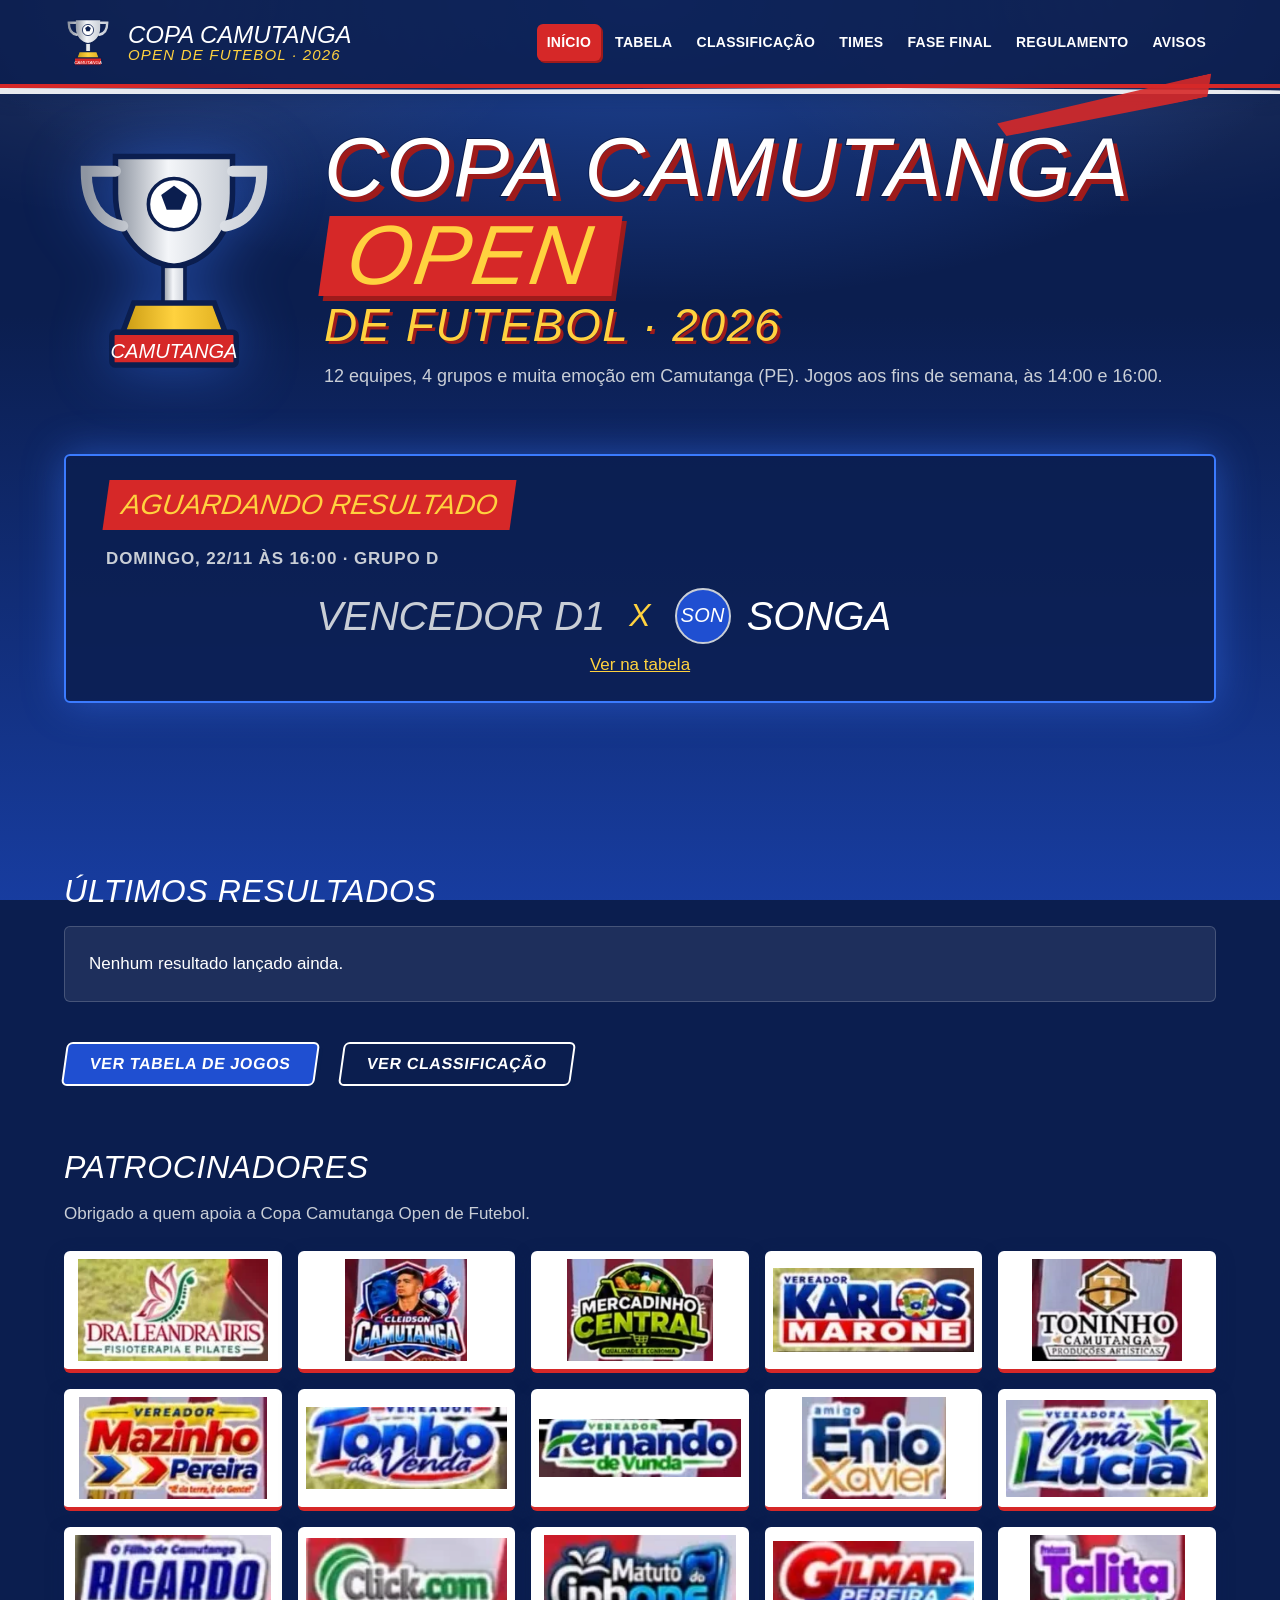
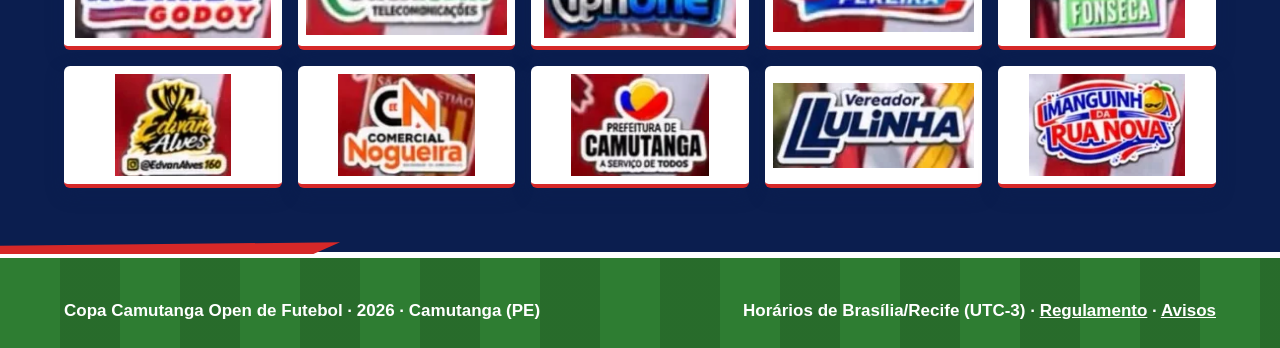
==== index.html @ 1c15b6b4 "Site da Copa Camutanga Open de Futebol 2026 Co-Authored-By: Claude Opus 5.5 <noreply@anthropic.com>" ====
<!doctype html>
<html lang="pt-BR">
<head>
  <meta charset="utf-8">
  <meta name="viewport" content="width=device-width, initial-scale=1">
  <title>Copa Camutanga Open de Futebol 2026 — Tabela, jogos e classificação</title>
  <meta name="description" content="Site oficial da Copa Camutanga Open de Futebol 2026: próximo jogo, contagem regressiva, resultados, tabela e classificação.">
  <meta name="theme-color" content="#0B1E4F">
  <meta property="og:type" content="website">
  <meta property="og:locale" content="pt_BR">
  <meta property="og:site_name" content="Copa Camutanga Open de Futebol">
  <meta property="og:title" content="Copa Camutanga Open de Futebol 2026 — Tabela, jogos e classificação">
  <meta property="og:description" content="Site oficial da Copa Camutanga Open de Futebol 2026: próximo jogo, contagem regressiva, resultados, tabela e classificação.">
  <meta property="og:url" content="https://SEU-DOMINIO/">
  <meta property="og:image" content="https://SEU-DOMINIO/img/og-image.jpg">
  <meta property="og:image:width" content="1200">
  <meta property="og:image:height" content="630">
  <meta property="og:image:alt" content="Copa Camutanga Open de Futebol 2026">
  <meta name="twitter:card" content="summary_large_image">
  <link rel="icon" href="img/logo.svg" type="image/svg+xml">
  <link rel="stylesheet" href="css/estilo.css">
</head>
<body data-pagina="inicio">
  <a class="pular-conteudo" href="#conteudo">Pular para o conteúdo</a>
  <header class="topo">
    <div class="container">
      <a class="marca" href="index.html">
        <img src="img/logo.svg" alt="" width="48" height="56">
        <span class="marca-texto">Copa Camutanga<small>Open de Futebol · 2026</small></span>
      </a>
      <nav class="menu" aria-label="Menu principal">
        <ul>
          <li><a href="index.html" aria-current="page">Início</a></li>
          <li><a href="tabela.html">Tabela</a></li>
          <li><a href="classificacao.html">Classificação</a></li>
          <li><a href="times.html">Times</a></li>
          <li><a href="fase-final.html">Fase Final</a></li>
          <li><a href="regulamento.html">Regulamento</a></li>
          <li><a href="avisos.html">Avisos</a></li>
        </ul>
      </nav>
    </div>
  </header>
  <main id="conteudo" tabindex="-1">
    <div class="container">
      <noscript><p class="noscript">Esta página precisa de JavaScript ativado para mostrar jogos, placares e classificação.</p></noscript>
      <section class="hero" aria-labelledby="titulo-hero">
        <img class="hero-trofeu" src="img/logo.svg" alt="Troféu da Copa Camutanga" width="220" height="256">
        <div>
          <h1 id="titulo-hero">Copa Camutanga<br><span class="open">Open</span><span class="linha-menor">de Futebol · 2026</span></h1>
          <p>12 equipes, 4 grupos e muita emoção em Camutanga (PE). Jogos aos fins de semana, às 14:00 e 16:00.</p>
        </div>
      </section>
      <section class="secao" aria-labelledby="titulo-destaque">
        <h2 id="titulo-destaque" class="visualmente-oculto">Próximo jogo</h2>
        <div id="destaque"><p class="mensagem">Carregando o próximo jogo…</p></div>
      </section>
      <section class="secao" id="aviso-importante" aria-label="Aviso importante"></section>
      <section class="secao" aria-labelledby="titulo-resultados">
        <h2 id="titulo-resultados">Últimos resultados</h2>
        <div id="ultimos-resultados"></div>
      </section>
      <nav class="atalhos" aria-label="Atalhos">
        <a class="botao" href="tabela.html">Ver tabela de jogos</a>
        <a class="botao botao-secundario" href="classificacao.html">Ver classificação</a>
      </nav>
      <section class="secao patrocinadores" id="patrocinadores" aria-labelledby="titulo-patrocinadores">
        <h2 id="titulo-patrocinadores">Patrocinadores</h2>
        <p class="subtitulo">Obrigado a quem apoia a Copa Camutanga Open de Futebol.</p>
        <div id="lista-patrocinadores"></div>
      </section>
    </div>
  </main>
  <footer class="rodape">
    <div class="container">
      <p>Copa Camutanga Open de Futebol · 2026 · Camutanga (PE)</p>
      <p>Horários de Brasília/Recife (UTC-3) · <a href="regulamento.html">Regulamento</a> · <a href="avisos.html">Avisos</a></p>
    </div>
  </footer>
  <script src="js/dados.js"></script>
  <script src="js/logica.js"></script>
  <script src="js/componentes.js"></script>
  <script src="js/paginas.js"></script>
</body>
</html>
---- css/estilo.css ----
/* ==========================================================================
   Copa Camutanga Open de Futebol — estilo.css
   Somente desktop (mín. 1024px). Sem media queries para celular.
   Toda cor vem das variáveis do :root (Princípio III).
   ========================================================================== */

/* ---------------------------------------------------------------- fontes */
@font-face {
  font-family: "Anton";
  src: url("../fonts/anton-regular.woff2") format("woff2");
  font-weight: 400;
  font-style: normal;
  font-display: optional; /* evita deslocamento de layout (CLS) nos títulos */
}
@font-face {
  font-family: "Inter";
  src: url("../fonts/inter-400.woff2") format("woff2");
  font-weight: 400;
  font-style: normal;
  font-display: optional;
}
@font-face {
  font-family: "Inter";
  src: url("../fonts/inter-700.woff2") format("woff2");
  font-weight: 700;
  font-style: normal;
  font-display: optional;
}

/* ---------------------------------------------------------------- tokens */
:root {
  --azul-marinho: #0B1E4F;
  --azul-royal: #1F4FD1;
  --azul-eletrico: #3B7BFF;
  --vermelho: #D62828;
  --vermelho-escuro: #9E1B1B;
  --ouro: #FFD23F;
  --branco: #FFFFFF;
  --prata: #C9CED6;
  --gramado: #2E7D32;
  --azul-marinho-translucido: rgb(11 30 79 / 0.85);
  --azul-marinho-sombra: rgb(11 30 79 / 0.45);
  --branco-suave: rgb(255 255 255 / 0.08);
  --branco-linha: rgb(255 255 255 / 0.18);
  --gramado-escuro: rgb(0 0 0 / 0.14);
  --luz-refletor: rgb(59 123 255 / 0.45);
  --luz-refletor-fraca: rgb(255 255 255 / 0.10);

  --fonte-titulo: "Anton", Impact, "Arial Narrow Bold", sans-serif;
  --fonte-texto: "Inter", "Segoe UI", Roboto, Arial, sans-serif;

  --largura-max: 1200px;
  --raio: 6px;
  --espaco-1: 4px;
  --espaco-2: 8px;
  --espaco-3: 16px;
  --espaco-4: 24px;
  --espaco-5: 40px;
  --espaco-6: 64px;
  --inclinacao: -8deg;
  --sombra: 0 6px 18px var(--azul-marinho-sombra);
}

/* ---------------------------------------------------------------- base */
*, *::before, *::after { box-sizing: border-box; }

html { scroll-behavior: smooth; }

body {
  margin: 0;
  min-width: 1024px;
  min-height: 100vh;
  display: flex;
  flex-direction: column;
  font-family: var(--fonte-texto);
  font-size: 17px;
  line-height: 1.5;
  color: var(--branco);
  background-color: var(--azul-marinho);
  background-image:
    radial-gradient(ellipse 45% 35% at 12% 0%, var(--luz-refletor-fraca), transparent 70%),
    radial-gradient(ellipse 45% 35% at 88% 0%, var(--luz-refletor-fraca), transparent 70%),
    radial-gradient(ellipse 70% 45% at 50% 0%, var(--luz-refletor), transparent 75%),
    linear-gradient(180deg, var(--azul-marinho) 0%, var(--azul-marinho) 35%, var(--azul-royal) 140%);
  background-attachment: fixed;
}

img, svg { max-width: 100%; display: block; }

a { color: var(--ouro); }
a:hover { color: var(--branco); }

:focus-visible {
  outline: 3px solid var(--ouro);
  outline-offset: 3px;
}

.container {
  width: 100%;
  max-width: var(--largura-max);
  margin: 0 auto;
  padding: 0 var(--espaco-4);
}

.visualmente-oculto {
  position: absolute !important;
  width: 1px; height: 1px;
  overflow: hidden;
  clip: rect(0 0 0 0);
  white-space: nowrap;
}

.pular-conteudo {
  position: absolute;
  left: var(--espaco-3);
  top: -60px;
  z-index: 100;
  padding: var(--espaco-2) var(--espaco-3);
  background: var(--ouro);
  color: var(--azul-marinho);
  font-weight: 700;
  border-radius: var(--raio);
  text-decoration: none;
}
.pular-conteudo:focus { top: var(--espaco-3); }

/* ---------------------------------------------------------------- títulos */
h1, h2, h3, .titulo {
  font-family: var(--fonte-titulo);
  font-weight: 400;
  text-transform: uppercase;
  letter-spacing: 0.02em;
  line-height: 1.1;
  margin: 0;
}

.titulo-pagina {
  display: inline-block;
  margin: var(--espaco-5) 0 var(--espaco-4);
  font-size: 56px;
  font-style: italic;
  color: var(--branco);
  transform: skewX(var(--inclinacao));
  -webkit-text-stroke: 1px var(--azul-marinho);
  paint-order: stroke fill;
  text-shadow: 4px 4px 0 var(--vermelho-escuro);
}

.subtitulo {
  margin: calc(-1 * var(--espaco-3)) 0 var(--espaco-4);
  color: var(--prata);
  max-width: 75ch;
}

/* faixas em "pincelada" (cartaz) */
.faixa {
  position: relative;
  display: block;
  width: fit-content;
  padding: var(--espaco-2) var(--espaco-5) var(--espaco-2) var(--espaco-4);
  font-style: italic;
  background: var(--vermelho);
  box-shadow: 4px 4px 0 var(--vermelho-escuro);
  clip-path: polygon(0 6%, 97% 0, 100% 52%, 98% 100%, 2% 94%, 0 60%);
}
.faixa-rodada {
  margin: var(--espaco-5) 0 var(--espaco-3);
  font-size: 34px;
  color: var(--ouro);
  transform: skewX(var(--inclinacao));
}
.faixa-data {
  margin: var(--espaco-4) 0 var(--espaco-3);
  font-size: 24px;
  color: var(--branco);
  padding: 4px var(--espaco-4) 4px var(--espaco-3);
}

/* ---------------------------------------------------------------- cabeçalho */
.topo {
  position: relative;
  background: var(--azul-marinho-translucido);
  border-bottom: 4px solid var(--vermelho);
  box-shadow: var(--sombra);
}
.topo::after { /* pincelada branca sob a faixa vermelha */
  content: "";
  position: absolute;
  left: 0; right: 0; bottom: -10px;
  height: 6px;
  background: var(--branco);
  clip-path: polygon(0 0, 35% 30%, 70% 0, 100% 40%, 100% 100%, 0 100%);
  opacity: 0.9;
}
.topo .container {
  display: flex;
  align-items: center;
  justify-content: space-between;
  gap: var(--espaco-4);
  min-height: 84px;
}
.marca {
  display: flex;
  align-items: center;
  gap: var(--espaco-3);
  color: var(--branco);
  text-decoration: none;
}
.marca img { width: 48px; height: 56px; }
.marca-texto {
  white-space: nowrap;
  font-family: var(--fonte-titulo);
  font-style: italic;
  text-transform: uppercase;
  font-size: 24px;
  line-height: 1;
}
.marca-texto small {
  display: block;
  font-size: 15px;
  color: var(--ouro);
  letter-spacing: 0.08em;
}
.menu ul {
  display: flex;
  gap: var(--espaco-1);
  margin: 0;
  padding: 0;
  list-style: none;
}
.menu a {
  display: block;
  padding: var(--espaco-2) 10px;
  font-weight: 700;
  font-size: 14px;
  white-space: nowrap;
  text-transform: uppercase;
  letter-spacing: 0.02em;
  color: var(--branco);
  text-decoration: none;
  border-radius: var(--raio);
}
.menu a:hover { background: var(--azul-royal); color: var(--branco); }
.menu a[aria-current="page"] {
  background: var(--vermelho);
  color: var(--branco);
  box-shadow: 2px 2px 0 var(--vermelho-escuro);
}

/* ---------------------------------------------------------------- conteúdo */
main { flex: 1; padding-bottom: var(--espaco-6); }

.secao { margin-top: var(--espaco-5); }
.secao > h2 { font-size: 32px; font-style: italic; margin-bottom: var(--espaco-3); }

.mensagem {
  padding: var(--espaco-4);
  border-radius: var(--raio);
  background: var(--branco-suave);
  border: 1px solid var(--branco-linha);
  color: var(--branco);
}
.noscript {
  margin: var(--espaco-4) 0;
  padding: var(--espaco-3);
  background: var(--ouro);
  color: var(--azul-marinho);
  font-weight: 700;
  border-radius: var(--raio);
}
.faixa-dados {
  margin: var(--espaco-4) 0 0;
  padding: var(--espaco-3) var(--espaco-4);
  background: var(--ouro);
  color: var(--azul-marinho);
  font-weight: 700;
  border-radius: var(--raio);
}

/* botões */
.botao {
  display: inline-flex;
  align-items: center;
  gap: var(--espaco-2);
  padding: 12px var(--espaco-4);
  font: 700 16px/1 var(--fonte-texto);
  text-transform: uppercase;
  letter-spacing: 0.04em;
  text-decoration: none;
  color: var(--branco);
  background: var(--azul-royal);
  border: 2px solid var(--branco);
  border-radius: var(--raio);
  cursor: pointer;
  transform: skewX(var(--inclinacao));
  box-shadow: 4px 4px 0 var(--azul-marinho-sombra);
}
.botao:hover { background: var(--vermelho); color: var(--branco); }
.botao-secundario { background: transparent; }

/* ---------------------------------------------------------------- linha de jogo (cartaz) */
.lista-jogos { display: flex; flex-direction: column; gap: 12px; }

.linha-jogo {
  display: grid;
  grid-template-columns: 110px 150px 1fr;
  align-items: stretch;
  min-height: 72px;
  border-radius: var(--raio);
  box-shadow: var(--sombra);
  scroll-margin-top: 120px;
}
.lj-hora, .lj-grupo {
  display: flex;
  flex-direction: column;
  align-items: center;
  justify-content: center;
  text-align: center;
  font-family: var(--fonte-titulo);
  font-style: italic;
  text-transform: uppercase;
  color: var(--branco);
}
.lj-hora {
  background: var(--vermelho);
  font-size: 28px;
  border-radius: var(--raio) 0 0 var(--raio);
}
.lj-hora > span { font-size: 20px; }
.lj-hora small { font: 700 13px/1.2 var(--fonte-texto); font-style: normal; }
.lj-grupo {
  background: var(--azul-royal);
  font-size: 22px;
  line-height: 1.1;
}
.lj-grupo small {
  font: 700 13px/1.4 var(--fonte-texto);
  font-style: normal;
  letter-spacing: 0.06em;
}
.lj-card {
  display: flex;
  flex-direction: column;
  justify-content: center;
  gap: 6px;
  padding: 10px var(--espaco-4);
  background: var(--branco);
  color: var(--azul-marinho);
  border-radius: 0 var(--raio) var(--raio) 0;
}
.lj-confronto {
  display: grid;
  grid-template-columns: 1fr auto 1fr;
  align-items: center;
  gap: var(--espaco-3);
}
.lj-time {
  display: flex;
  align-items: center;
  gap: 10px;
  font-weight: 700;
  font-size: 18px;
  text-transform: uppercase;
  line-height: 1.2;
}
.lj-mandante { justify-content: flex-end; text-align: right; }
.lj-visitante { justify-content: flex-start; }
.lj-time.vencedor .nome-time { text-decoration: underline; text-decoration-color: var(--vermelho); text-decoration-thickness: 3px; text-underline-offset: 4px; }
.lj-time .pendente { font-style: italic; font-weight: 400; text-transform: none; }
.lj-placar {
  min-width: 96px;
  padding: 4px 12px;
  text-align: center;
  font-family: var(--fonte-titulo);
  font-size: 30px;
  line-height: 1.1;
  color: var(--branco);
  background: var(--azul-marinho);
  border-radius: var(--raio);
}
.lj-placar.vazio { background: transparent; color: var(--azul-marinho); font-size: 26px; }
.lj-placar small { display: block; font: 700 12px/1.3 var(--fonte-texto); color: var(--ouro); }
.lj-info {
  display: flex;
  flex-wrap: wrap;
  align-items: center;
  justify-content: center;
  gap: var(--espaco-2);
  font-size: 14px;
}
.lj-obs { color: var(--azul-marinho); font-style: italic; }
.lj-local { color: var(--azul-royal); font-weight: 700; }

.selo {
  display: inline-flex;
  align-items: center;
  gap: 4px;
  padding: 2px 10px;
  font-size: 13px;
  font-weight: 700;
  text-transform: uppercase;
  letter-spacing: 0.04em;
  border-radius: 999px;
  border: 2px solid var(--azul-marinho);
  color: var(--azul-marinho);
  background: var(--branco);
  white-space: nowrap;
}
.selo-ao-vivo { border-color: var(--vermelho); color: var(--vermelho); }
.selo-ao-vivo::before {
  content: "";
  width: 8px; height: 8px;
  border-radius: 50%;
  background: var(--vermelho);
  animation: piscar 1.2s infinite;
}
.selo-encerrado { background: var(--azul-marinho); color: var(--branco); }
.selo-adiado, .selo-aguardando-resultado { border-style: dashed; }
.selo-remarcado { border-color: var(--vermelho-escuro); color: var(--vermelho-escuro); }
.selo-possivel { border-color: var(--azul-royal); color: var(--azul-royal); border-style: dashed; }
.selo-importante { background: var(--vermelho); border-color: var(--vermelho); color: var(--branco); }

@keyframes piscar { 50% { opacity: 0.2; } }

.linha-jogo:target .lj-card,
.linha-jogo.destacado .lj-card { box-shadow: inset 0 0 0 4px var(--ouro); }
.linha-jogo:target,
.linha-jogo.destacado { animation: destacar 1.6s ease-out 1; }
.linha-jogo:focus { outline: 3px solid var(--ouro); outline-offset: 4px; }
@keyframes destacar {
  0% { transform: scale(1.03); }
  100% { transform: scale(1); }
}

/* escudos e selos de time */
.escudo { flex: none; object-fit: contain; }
.selo-time {
  flex: none;
  display: inline-flex;
  align-items: center;
  justify-content: center;
  border-radius: 50%;
  font-family: var(--fonte-titulo);
  font-style: italic;
  letter-spacing: 0.02em;
  color: var(--branco);
  border: 2px solid var(--prata);
}

/* botão copiar link */
.botao-copiar {
  display: inline-flex;
  align-items: center;
  gap: 4px;
  padding: 2px 10px;
  font: 700 13px/1.4 var(--fonte-texto);
  color: var(--azul-royal);
  background: transparent;
  border: 2px solid var(--azul-royal);
  border-radius: 999px;
  cursor: pointer;
}
.botao-copiar:hover { background: var(--azul-royal); color: var(--branco); }
.botao-copiar.claro { color: var(--branco); border-color: var(--branco); }
.botao-copiar.claro:hover { background: var(--branco); color: var(--azul-marinho); }

.aviso-copia {
  position: fixed;
  right: var(--espaco-4);
  bottom: var(--espaco-4);
  z-index: 50;
  max-width: 460px;
  padding: var(--espaco-3) var(--espaco-4);
  background: var(--azul-marinho);
  color: var(--branco);
  border: 2px solid var(--ouro);
  border-radius: var(--raio);
  box-shadow: var(--sombra);
  font-weight: 700;
}
.aviso-copia:empty { display: none; }
.aviso-copia input {
  display: block;
  width: 100%;
  margin-top: var(--espaco-2);
  padding: var(--espaco-2);
  font: 400 14px var(--fonte-texto);
  color: var(--azul-marinho);
  background: var(--branco);
  border: 2px solid var(--ouro);
  border-radius: var(--raio);
}

/* ---------------------------------------------------------------- filtros */
.filtros {
  display: flex;
  flex-wrap: wrap;
  align-items: flex-end;
  gap: var(--espaco-4);
  padding: var(--espaco-3) var(--espaco-4);
  background: var(--azul-marinho-translucido);
  border: 1px solid var(--branco-linha);
  border-radius: var(--raio);
}
.filtros label {
  display: flex;
  flex-direction: column;
  gap: 4px;
  font-weight: 700;
  font-size: 14px;
  text-transform: uppercase;
  letter-spacing: 0.04em;
  color: var(--branco);
}
.filtros select {
  min-width: 220px;
  padding: 10px 12px;
  font: 400 16px var(--fonte-texto);
  color: var(--azul-marinho);
  background: var(--branco);
  border: 2px solid var(--prata);
  border-radius: var(--raio);
}
.filtros select:focus-visible { border-color: var(--ouro); }
.filtros .acoes { display: flex; gap: var(--espaco-3); margin-left: auto; }
.filtros button {
  padding: 10px var(--espaco-3);
  font: 700 14px var(--fonte-texto);
  text-transform: uppercase;
  color: var(--branco);
  background: transparent;
  border: 2px solid var(--branco);
  border-radius: var(--raio);
  cursor: pointer;
}
.filtros button:hover { background: var(--branco); color: var(--azul-marinho); }

/* ---------------------------------------------------------------- início */
.hero {
  position: relative;
  display: grid;
  grid-template-columns: 220px 1fr;
  align-items: center;
  gap: var(--espaco-5);
  padding: var(--espaco-5) 0 var(--espaco-4);
}
.hero::before { /* pincelada diagonal do cartaz */
  content: "";
  position: absolute;
  right: 0; top: 8px;
  width: 220px; height: 22px;
  background: var(--vermelho);
  transform: rotate(-12deg);
  clip-path: polygon(0 20%, 100% 0, 96% 100%, 3% 85%);
  opacity: 0.9;
}
.hero-trofeu { width: 220px; height: 256px; filter: drop-shadow(0 0 30px var(--luz-refletor)); }
.hero h1 {
  position: relative;
  z-index: 1;
  font-size: 84px;
  font-style: italic;
  line-height: 0.95;
  color: var(--branco);
  -webkit-text-stroke: 2px var(--azul-marinho);
  paint-order: stroke fill;
  text-shadow: 5px 5px 0 var(--vermelho-escuro);
}
.hero h1 .open {
  display: inline-block;
  margin: var(--espaco-2) 0;
  padding: 0 var(--espaco-4);
  color: var(--ouro);
  background: var(--vermelho);
  transform: skewX(var(--inclinacao));
  -webkit-text-stroke: 0;
  text-shadow: none;
  box-shadow: 5px 5px 0 var(--vermelho-escuro);
}
.hero h1 .linha-menor { display: block; font-size: 46px; color: var(--ouro); text-shadow: 3px 3px 0 var(--vermelho-escuro); }
.hero p { margin: var(--espaco-3) 0 0; color: var(--prata); font-size: 18px; }

#destaque { min-height: 380px; } /* reserva espaço: evita deslocamento de layout */
#ultimos-resultados { min-height: 72px; }
.destaque {
  position: relative;
  padding: var(--espaco-4) var(--espaco-5);
  background: var(--azul-marinho-translucido);
  border: 2px solid var(--azul-eletrico);
  border-radius: var(--raio);
  box-shadow: 0 0 40px var(--luz-refletor);
}
.destaque-rotulo {
  display: inline-block;
  margin-bottom: var(--espaco-3);
  padding: 4px var(--espaco-3);
  font-family: var(--fonte-titulo);
  font-style: italic;
  font-size: 28px;
  text-transform: uppercase;
  color: var(--ouro);
  background: var(--vermelho);
  transform: skewX(var(--inclinacao));
}
.destaque-rotulo.ao-vivo { color: var(--branco); }
.destaque-info { margin: 0 0 var(--espaco-3); font-weight: 700; color: var(--prata); text-transform: uppercase; letter-spacing: 0.05em; }
.destaque-confronto {
  display: grid;
  grid-template-columns: 1fr auto 1fr;
  align-items: center;
  gap: var(--espaco-4);
  font-family: var(--fonte-titulo);
  font-style: italic;
  text-transform: uppercase;
  font-size: 40px;
  line-height: 1.05;
}
.destaque-mensagem { margin: 0; font-family: var(--fonte-titulo); font-style: italic; text-transform: uppercase; font-size: 40px; line-height: 1.1; }
.destaque-confronto .lado { display: flex; align-items: center; gap: var(--espaco-3); }
.destaque-confronto .lado:first-child { justify-content: flex-end; text-align: right; }
.destaque-confronto .versus { color: var(--ouro); font-size: 32px; }
.destaque-confronto .pendente { color: var(--prata); }
.contador {
  display: flex;
  justify-content: center;
  gap: var(--espaco-3);
  margin: var(--espaco-4) 0 var(--espaco-2);
  padding: 0;
  list-style: none;
}
.contador li {
  min-width: 108px;
  padding: var(--espaco-2) var(--espaco-3);
  text-align: center;
  background: var(--azul-marinho);
  border: 2px solid var(--ouro);
  border-radius: var(--raio);
}
.contador strong { display: block; font: 400 52px/1 var(--fonte-titulo); color: var(--ouro); }
.contador span { font-size: 13px; font-weight: 700; text-transform: uppercase; letter-spacing: 0.06em; color: var(--branco); }
.destaque-legenda { margin: var(--espaco-2) 0 0; text-align: center; color: var(--prata); }
.destaque-seguinte { margin-top: var(--espaco-4); padding-top: var(--espaco-3); border-top: 1px solid var(--branco-linha); }
.destaque-seguinte h3 { font-size: 20px; color: var(--ouro); margin-bottom: var(--espaco-2); font-style: italic; }
.campeao {
  text-align: center;
  padding: var(--espaco-5);
  color: var(--azul-marinho);
  background: var(--ouro);
  border-radius: var(--raio);
  box-shadow: 0 0 50px var(--luz-refletor);
}
.campeao .titulo { font-size: 30px; font-style: italic; }
.campeao .nome { display: block; font-family: var(--fonte-titulo); font-size: 64px; font-style: italic; text-transform: uppercase; line-height: 1.1; }
.campeao img { margin: 0 auto var(--espaco-3); width: 110px; height: 128px; }

.grade-resultados {
  display: grid;
  grid-template-columns: repeat(2, 1fr);
  gap: var(--espaco-3);
}
.card-resultado {
  display: grid;
  grid-template-columns: 1fr auto 1fr;
  align-items: center;
  gap: var(--espaco-3);
  padding: var(--espaco-3);
  background: var(--branco);
  color: var(--azul-marinho);
  border-left: 6px solid var(--vermelho);
  border-radius: var(--raio);
  font-weight: 700;
  text-transform: uppercase;
}
.card-resultado .cr-meta { grid-column: 1 / -1; font-size: 13px; color: var(--azul-royal); letter-spacing: 0.05em; }
.card-resultado .cr-time:first-of-type { text-align: right; }
.card-resultado .cr-placar { font-family: var(--fonte-titulo); font-size: 26px; padding: 0 12px; background: var(--azul-marinho); color: var(--branco); border-radius: var(--raio); }

.atalhos { display: flex; gap: var(--espaco-4); margin-top: var(--espaco-5); }

/* ---------------------------------------------------------------- patrocinadores */
.patrocinadores { margin-top: var(--espaco-6); }
.patrocinadores .subtitulo { margin-top: 0; }
.grade-patrocinadores {
  display: grid;
  grid-template-columns: repeat(5, 1fr);
  gap: var(--espaco-3);
  margin: 0;
  padding: 0;
  list-style: none;
}
.card-patrocinador {
  display: flex;
  align-items: center;
  justify-content: center;
  aspect-ratio: 16 / 9;
  padding: var(--espaco-2);
  background: var(--branco);
  border-radius: var(--raio);
  border-bottom: 4px solid var(--vermelho);
  box-shadow: var(--sombra);
  overflow: hidden;
}
.card-patrocinador a { display: flex; width: 100%; height: 100%; align-items: center; justify-content: center; border-radius: var(--raio); }
.card-patrocinador a:hover { box-shadow: 0 0 0 3px var(--azul-eletrico); }
.card-patrocinador img { width: 100%; height: 100%; object-fit: contain; border-radius: 4px; }

/* ---------------------------------------------------------------- classificação */
.grade-classificacao {
  display: grid;
  grid-template-columns: repeat(2, 1fr);
  gap: var(--espaco-4);
}
.tabela-classificacao {
  width: 100%;
  border-collapse: collapse;
  background: var(--branco);
  color: var(--azul-marinho);
  border-radius: var(--raio);
  overflow: hidden;
  box-shadow: var(--sombra);
  font-size: 16px;
}
.tabela-classificacao caption {
  padding: var(--espaco-2) var(--espaco-3);
  text-align: left;
  font-family: var(--fonte-titulo);
  font-style: italic;
  font-size: 28px;
  text-transform: uppercase;
  color: var(--ouro);
  background: var(--vermelho);
  caption-side: top;
}
.tabela-classificacao thead th {
  padding: 10px 8px;
  font-size: 13px;
  text-transform: uppercase;
  letter-spacing: 0.04em;
  color: var(--branco);
  background: var(--azul-royal);
}
.tabela-classificacao td,
.tabela-classificacao tbody th {
  padding: 10px 8px;
  text-align: center;
  border-top: 1px solid var(--prata);
}
.tabela-classificacao tbody th { text-align: left; font-weight: 700; }
.tabela-classificacao .celula-time { display: flex; align-items: center; gap: 10px; }
.tabela-classificacao .celula-time a { color: var(--azul-marinho); text-decoration: none; }
.tabela-classificacao .celula-time a:hover { text-decoration: underline; }
.tabela-classificacao .pts { font-weight: 700; font-size: 18px; }
.tabela-classificacao .zona td:first-child { box-shadow: inset 6px 0 0 var(--ouro); font-weight: 700; }
.nota-sorteio { margin: var(--espaco-2) 0 0; font-size: 14px; color: var(--ouro); font-weight: 700; }
.legenda { margin-top: var(--espaco-4); font-size: 14px; color: var(--prata); }

/* ---------------------------------------------------------------- times */
.grupo-times { margin-bottom: var(--espaco-5); }
.grupo-times h2 {
  display: inline-block;
  margin-bottom: var(--espaco-3);
  padding: 4px var(--espaco-4);
  font-size: 26px;
  font-style: italic;
  background: var(--azul-royal);
  transform: skewX(var(--inclinacao));
}
.grade-times { display: grid; grid-template-columns: repeat(3, 1fr); gap: var(--espaco-4); }
.card-time {
  display: flex;
  align-items: center;
  gap: var(--espaco-3);
  padding: var(--espaco-4);
  background: var(--branco);
  color: var(--azul-marinho);
  border-radius: var(--raio);
  text-decoration: none;
  box-shadow: var(--sombra);
  border-bottom: 5px solid var(--vermelho);
}
.card-time:hover { color: var(--azul-marinho); box-shadow: 0 0 0 4px var(--azul-eletrico), var(--sombra); }
.card-time strong { display: block; font-family: var(--fonte-titulo); font-style: italic; font-size: 24px; text-transform: uppercase; line-height: 1.1; }
.card-time .ct-grupo { display: block; font-size: 14px; font-weight: 700; color: var(--azul-royal); text-transform: uppercase; }

.detalhe-time {
  display: grid;
  grid-template-columns: 140px 1fr;
  gap: var(--espaco-4);
  align-items: center;
  margin: var(--espaco-5) 0 var(--espaco-4);
}
.detalhe-time .titulo-pagina { margin: 0; }
.detalhe-time p { margin: var(--espaco-2) 0 0; color: var(--prata); font-weight: 700; text-transform: uppercase; }
.numeros-time {
  display: flex;
  gap: var(--espaco-3);
  margin: 0 0 var(--espaco-4);
  padding: 0;
  list-style: none;
}
.numeros-time li {
  min-width: 90px;
  padding: var(--espaco-2) var(--espaco-3);
  text-align: center;
  background: var(--branco);
  color: var(--azul-marinho);
  border-radius: var(--raio);
  font-size: 13px;
  font-weight: 700;
  text-transform: uppercase;
}
.numeros-time strong { display: block; font: 400 32px/1.1 var(--fonte-titulo); color: var(--azul-royal); }

/* ---------------------------------------------------------------- fase final */
.chaveamento {
  display: grid;
  grid-template-columns: repeat(3, 1fr);
  gap: var(--espaco-5);
  align-items: stretch;
  margin-top: var(--espaco-4);
}
.coluna-fase { display: flex; flex-direction: column; gap: var(--espaco-4); }
.jogos-fase { flex: 1; display: flex; flex-direction: column; justify-content: space-around; gap: var(--espaco-4); }
.coluna-fase h2 {
  align-self: flex-start;
  padding: 4px var(--espaco-3);
  font-size: 28px;
  font-style: italic;
  color: var(--ouro);
  background: var(--vermelho);
  transform: skewX(var(--inclinacao));
}
.card-chave {
  position: relative;
  display: block;
  padding: var(--espaco-3);
  background: var(--branco);
  color: var(--azul-marinho);
  border-radius: var(--raio);
  text-decoration: none;
  border-left: 6px solid var(--azul-royal);
  box-shadow: var(--sombra);
}
.card-chave:hover { color: var(--azul-marinho); box-shadow: 0 0 0 4px var(--azul-eletrico), var(--sombra); }
.coluna-fase + .coluna-fase .card-chave::before { /* conector */
  content: "";
  position: absolute;
  left: calc(-1 * var(--espaco-5));
  top: 50%;
  width: var(--espaco-5);
  border-top: 3px solid var(--prata);
}
.card-chave .cc-meta { display: flex; justify-content: space-between; font-size: 13px; font-weight: 700; color: var(--azul-royal); text-transform: uppercase; letter-spacing: 0.04em; }
.card-chave .cc-linha { display: flex; align-items: center; justify-content: space-between; gap: var(--espaco-2); margin-top: 6px; font-weight: 700; text-transform: uppercase; }
.card-chave .cc-linha .lado { display: flex; align-items: center; gap: 8px; }
.card-chave .cc-linha .gols { font-family: var(--fonte-titulo); font-size: 22px; min-width: 28px; text-align: right; }
.card-chave .cc-linha.vencedor { color: var(--vermelho-escuro); }
.card-chave .cc-local { display: block; margin-top: 6px; font-size: 13px; font-weight: 700; color: var(--azul-royal); }
.card-chave .pendente { font-style: italic; font-weight: 400; text-transform: none; }

/* ---------------------------------------------------------------- avisos e regulamento */
.lista-avisos { display: flex; flex-direction: column; gap: var(--espaco-3); }
.card-aviso {
  padding: var(--espaco-4);
  background: var(--branco);
  color: var(--azul-marinho);
  border-left: 8px solid var(--vermelho);
  border-radius: var(--raio);
  box-shadow: var(--sombra);
}
.card-aviso header { display: flex; align-items: center; gap: var(--espaco-3); margin-bottom: var(--espaco-2); }
.card-aviso time { font-weight: 700; color: var(--azul-royal); }
.card-aviso h2, .card-aviso h3 { font-size: 24px; font-style: italic; }
.card-aviso p { margin: var(--espaco-2) 0 0; }

.texto-corrido { max-width: 75ch; }
.texto-corrido section { margin-bottom: var(--espaco-5); }
.texto-corrido h2 {
  display: inline-block;
  margin-bottom: var(--espaco-3);
  padding: 4px var(--espaco-3);
  font-size: 28px;
  font-style: italic;
  color: var(--ouro);
  background: var(--vermelho);
  transform: skewX(var(--inclinacao));
}
.texto-corrido p, .texto-corrido li { color: var(--branco); }
.texto-corrido strong { color: var(--ouro); }
.texto-corrido table { border-collapse: collapse; background: var(--branco); color: var(--azul-marinho); border-radius: var(--raio); overflow: hidden; }
.texto-corrido th, .texto-corrido td { padding: 8px 16px; border-top: 1px solid var(--prata); text-align: left; }
.texto-corrido thead th { background: var(--azul-royal); color: var(--branco); }

/* ---------------------------------------------------------------- rodapé (gramado) */
.rodape {
  position: relative;
  margin-top: auto;
  padding: var(--espaco-5) 0 var(--espaco-4);
  color: var(--branco);
  background-color: var(--gramado);
  background-image: repeating-linear-gradient(90deg, transparent 0 60px, var(--gramado-escuro) 60px 120px);
  border-top: 6px solid var(--branco);
}
.rodape::before { /* pincelada vermelha */
  content: "";
  position: absolute;
  left: 0; top: -16px;
  width: 340px; height: 12px;
  background: var(--vermelho);
  clip-path: polygon(0 30%, 100% 0, 92% 100%, 0 100%);
}
.rodape .container { display: flex; justify-content: space-between; align-items: center; gap: var(--espaco-4); }
.rodape p { margin: 0; font-weight: 700; }
.rodape a { color: var(--branco); }
.rodape a:hover { text-decoration: none; }

/* ---------------------------------------------------------------- página de testes */
.pagina-testes { padding: var(--espaco-4); }
.pagina-testes .resumo { padding: var(--espaco-3) var(--espaco-4); font-size: 22px; font-weight: 700; border-radius: var(--raio); }
.pagina-testes .resumo.ok { background: var(--gramado); color: var(--branco); }
.pagina-testes .resumo.falha { background: var(--vermelho); color: var(--branco); }
.pagina-testes ul { list-style: none; padding: 0; }
.pagina-testes li { padding: 6px 0; border-bottom: 1px solid var(--branco-linha); }
.pagina-testes li.falha { color: var(--ouro); }
.pagina-testes pre { white-space: pre-wrap; margin: 4px 0 0 28px; color: var(--branco); background: var(--vermelho-escuro); padding: var(--espaco-2); border-radius: var(--raio); }
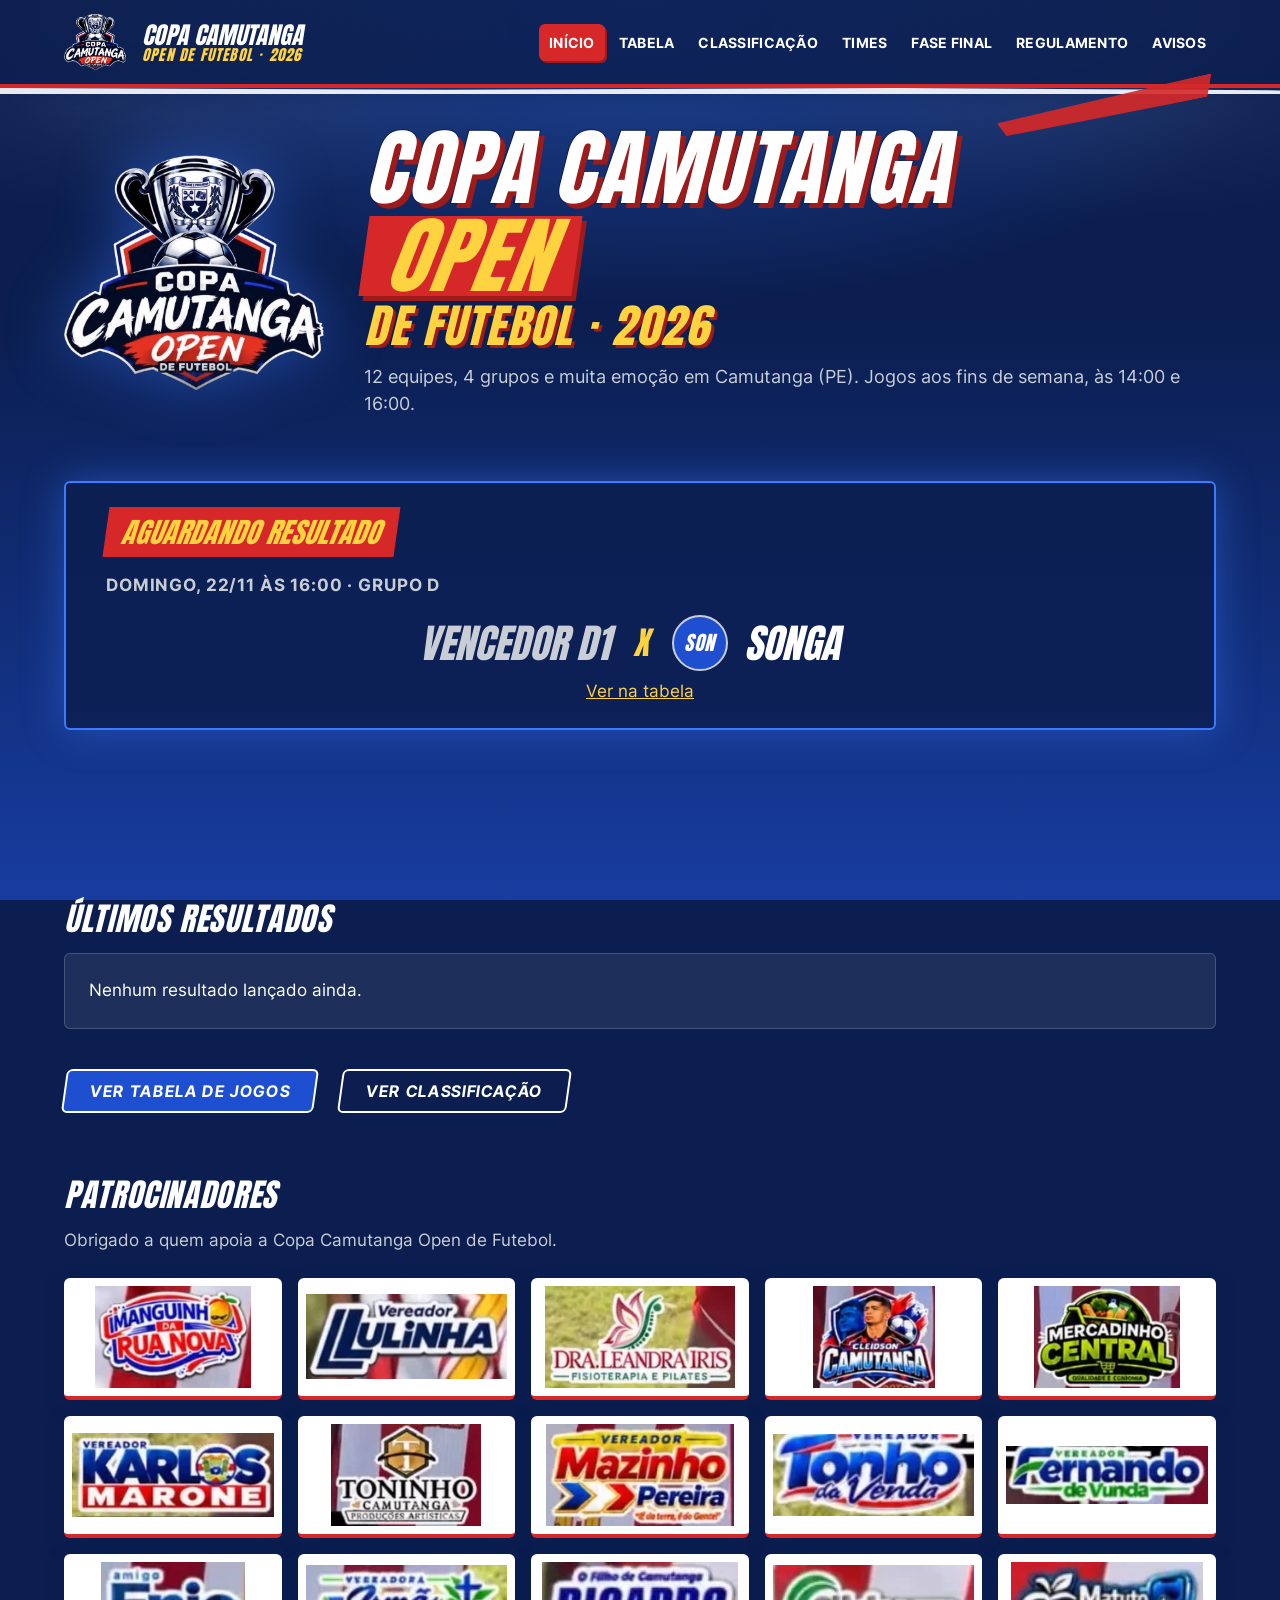
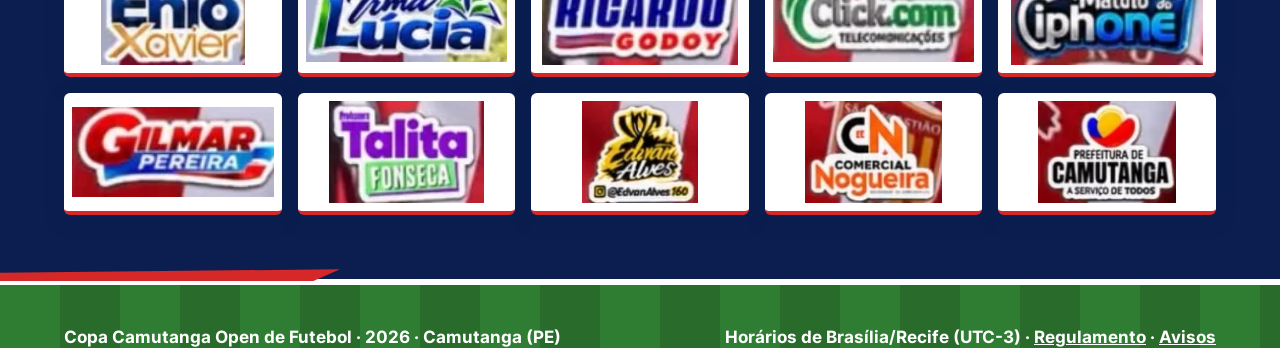
==== commit 18186d26: "Novo logo da Copa Camutanga - img/logo-copa-camutanga.webp (fundo preto removido) no topo, no destaq" ====
--- a/index.html
+++ b/index.html
@@ -17,7 +17,8 @@
   <meta property="og:image:height" content="630">
   <meta property="og:image:alt" content="Copa Camutanga Open de Futebol 2026">
   <meta name="twitter:card" content="summary_large_image">
-  <link rel="icon" href="img/logo.svg" type="image/svg+xml">
+  <link rel="icon" href="img/favicon.png" type="image/png">
+  <link rel="apple-touch-icon" href="img/apple-touch-icon.png">
   <link rel="stylesheet" href="css/estilo.css">
 </head>
 <body data-pagina="inicio">
@@ -25,7 +26,7 @@
   <header class="topo">
     <div class="container">
       <a class="marca" href="index.html">
-        <img src="img/logo.svg" alt="" width="48" height="56">
+        <img src="img/logo-copa-camutanga.webp" alt="" width="62" height="56">
         <span class="marca-texto">Copa Camutanga<small>Open de Futebol · 2026</small></span>
       </a>
       <nav class="menu" aria-label="Menu principal">
@@ -45,7 +46,7 @@
     <div class="container">
       <noscript><p class="noscript">Esta página precisa de JavaScript ativado para mostrar jogos, placares e classificação.</p></noscript>
       <section class="hero" aria-labelledby="titulo-hero">
-        <img class="hero-trofeu" src="img/logo.svg" alt="Troféu da Copa Camutanga" width="220" height="256">
+        <img class="hero-trofeu" src="img/logo-copa-camutanga.webp" alt="Logo da Copa Camutanga Open de Futebol" width="260" height="235">
         <div>
           <h1 id="titulo-hero">Copa Camutanga<br><span class="open">Open</span><span class="linha-menor">de Futebol · 2026</span></h1>
           <p>12 equipes, 4 grupos e muita emoção em Camutanga (PE). Jogos aos fins de semana, às 14:00 e 16:00.</p>
--- a/css/estilo.css
+++ b/css/estilo.css
@@ -68,8 +68,8 @@
 
 body {
   margin: 0;
-  min-width: 1024px;
   min-height: 100vh;
+  overflow-x: hidden;
   display: flex;
   flex-direction: column;
   font-family: var(--fonte-texto);
@@ -86,6 +86,8 @@
 }
 
 img, svg { max-width: 100%; display: block; }
+html { -webkit-text-size-adjust: 100%; text-size-adjust: 100%; }
+.bloco-classificacao { overflow-x: auto; -webkit-overflow-scrolling: touch; }
 
 a { color: var(--ouro); }
 a:hover { color: var(--branco); }
@@ -206,7 +208,7 @@
   color: var(--branco);
   text-decoration: none;
 }
-.marca img { width: 48px; height: 56px; }
+.marca img { width: 62px; height: 56px; object-fit: contain; }
 .marca-texto {
   white-space: nowrap;
   font-family: var(--fonte-titulo);
@@ -539,7 +541,7 @@
 .hero {
   position: relative;
   display: grid;
-  grid-template-columns: 220px 1fr;
+  grid-template-columns: 260px 1fr;
   align-items: center;
   gap: var(--espaco-5);
   padding: var(--espaco-5) 0 var(--espaco-4);
@@ -554,7 +556,7 @@
   clip-path: polygon(0 20%, 100% 0, 96% 100%, 3% 85%);
   opacity: 0.9;
 }
-.hero-trofeu { width: 220px; height: 256px; filter: drop-shadow(0 0 30px var(--luz-refletor)); }
+.hero-trofeu { width: 260px; height: 235px; object-fit: contain; filter: drop-shadow(0 0 30px var(--luz-refletor)); }
 .hero h1 {
   position: relative;
   z-index: 1;
@@ -651,7 +653,7 @@
 }
 .campeao .titulo { font-size: 30px; font-style: italic; }
 .campeao .nome { display: block; font-family: var(--fonte-titulo); font-size: 64px; font-style: italic; text-transform: uppercase; line-height: 1.1; }
-.campeao img { margin: 0 auto var(--espaco-3); width: 110px; height: 128px; }
+.campeao img { margin: 0 auto var(--espaco-3); width: 142px; height: 128px; object-fit: contain; }
 
 .grade-resultados {
   display: grid;
@@ -914,6 +916,148 @@
 .rodape a { color: var(--branco); }
 .rodape a:hover { text-decoration: none; }
 
+/* ---------------------------------------------------------------- responsivo
+   Desktop é o layout-base acima; os blocos abaixo adaptam para tablet e celular. */
+
+/* tablet e notebook pequeno */
+@media (max-width: 1100px) {
+  .topo .container { flex-wrap: wrap; gap: var(--espaco-2); padding-top: var(--espaco-3); padding-bottom: var(--espaco-2); }
+  .menu { width: 100%; }
+  .menu ul {
+    overflow-x: auto;
+    -webkit-overflow-scrolling: touch;
+    scrollbar-width: none;
+    padding-bottom: var(--espaco-1);
+  }
+  .menu ul::-webkit-scrollbar { display: none; }
+  .grade-patrocinadores { grid-template-columns: repeat(4, 1fr); }
+  .chaveamento { gap: var(--espaco-4); }
+  .coluna-fase + .coluna-fase .card-chave::before { left: calc(-1 * var(--espaco-4)); width: var(--espaco-4); }
+}
+
+@media (max-width: 900px) {
+  .grade-classificacao { grid-template-columns: 1fr; }
+  .grade-times { grid-template-columns: repeat(2, 1fr); }
+  .grade-patrocinadores { grid-template-columns: repeat(3, 1fr); }
+  .chaveamento { grid-template-columns: 1fr; }
+  .jogos-fase { justify-content: flex-start; }
+  .coluna-fase + .coluna-fase .card-chave::before { display: none; }
+  .hero h1 { font-size: 64px; }
+  .hero h1 .linha-menor { font-size: 36px; }
+}
+
+/* celular */
+@media (max-width: 720px) {
+  :root { --espaco-5: 28px; --espaco-6: 40px; }
+  body { font-size: 16px; background-attachment: scroll; }
+  .container { padding: 0 var(--espaco-3); }
+
+  /* cabeçalho */
+  .topo .container { min-height: 0; }
+  .marca img { width: 47px; height: 42px; }
+  .marca-texto { font-size: 20px; }
+  .marca-texto small { font-size: 12px; }
+  .menu ul { flex-wrap: wrap; overflow: visible; gap: 4px; }
+  .menu a { padding: 8px 10px; font-size: 13px; }
+
+  /* títulos */
+  .titulo-pagina { font-size: 38px; margin: var(--espaco-4) 0 var(--espaco-3); text-shadow: 3px 3px 0 var(--vermelho-escuro); }
+  .secao > h2 { font-size: 26px; }
+  .faixa-rodada { font-size: 26px; }
+  .faixa-data { font-size: 19px; }
+
+  /* início */
+  .hero { grid-template-columns: 1fr; justify-items: center; text-align: center; gap: var(--espaco-3); padding-top: var(--espaco-4); }
+  .hero::before { width: 120px; height: 14px; }
+  .hero-trofeu { width: 170px; height: 154px; }
+  .hero h1 { font-size: 46px; -webkit-text-stroke-width: 1px; text-shadow: 3px 3px 0 var(--vermelho-escuro); }
+  .hero h1 .linha-menor { font-size: 24px; text-shadow: 2px 2px 0 var(--vermelho-escuro); }
+  .hero p { font-size: 16px; }
+
+  #destaque { min-height: 300px; }
+  .destaque { padding: var(--espaco-3); }
+  .destaque-rotulo { font-size: 22px; }
+  .destaque-info { font-size: 14px; }
+  .destaque-confronto { gap: var(--espaco-2); font-size: 20px; }
+  .destaque-confronto .lado { flex-direction: column; gap: var(--espaco-2); text-align: center; }
+  .destaque-confronto .lado:first-child { flex-direction: column-reverse; justify-content: center; text-align: center; }
+  .destaque-confronto .lado .escudo, .destaque-confronto .lado .selo-time { width: 44px !important; height: 44px !important; }
+  .destaque-confronto .versus { font-size: 22px; }
+  .destaque-mensagem { font-size: 26px; }
+  .contador { gap: var(--espaco-2); }
+  .contador li { min-width: 0; flex: 1; padding: var(--espaco-2) 4px; }
+  .contador strong { font-size: 34px; }
+  .contador span { font-size: 11px; letter-spacing: 0.02em; }
+  .campeao { padding: var(--espaco-4) var(--espaco-3); }
+  .campeao .nome { font-size: 40px; }
+
+  .grade-resultados { grid-template-columns: 1fr; }
+  .atalhos { flex-direction: column; align-items: stretch; gap: var(--espaco-3); }
+  .atalhos .botao { justify-content: center; }
+  .grade-patrocinadores { grid-template-columns: repeat(2, 1fr); gap: 12px; }
+
+  /* linha de jogo: hora + grupo em cima, confronto embaixo */
+  .linha-jogo { grid-template-columns: 1fr 1fr; min-height: 0; scroll-margin-top: 16px; }
+  .lj-hora, .lj-grupo { flex-direction: row; flex-wrap: wrap; gap: 4px 8px; padding: 6px 10px; }
+  .lj-hora { font-size: 22px; border-radius: var(--raio) 0 0 0; }
+  .lj-grupo { font-size: 18px; border-radius: 0 var(--raio) 0 0; }
+  .lj-card { grid-column: 1 / -1; padding: 12px; border-radius: 0 0 var(--raio) var(--raio); }
+  .lj-confronto { gap: var(--espaco-2); }
+  .lj-time { flex-direction: column; justify-content: flex-start; gap: 6px; font-size: 14px; text-align: center; word-break: break-word; }
+  .lj-mandante { flex-direction: column-reverse; justify-content: flex-end; text-align: center; }
+  .lj-visitante { justify-content: flex-start; }
+  .lj-placar { min-width: 64px; padding: 4px 8px; font-size: 24px; align-self: center; }
+  .lj-placar.vazio { font-size: 20px; }
+  .lj-info { font-size: 13px; }
+
+  /* filtros */
+  .filtros { flex-direction: column; align-items: stretch; gap: var(--espaco-3); padding: var(--espaco-3); }
+  .filtros select { min-width: 0; width: 100%; }
+  .filtros .acoes { margin-left: 0; }
+  .filtros .acoes button { flex: 1; }
+
+  /* classificação */
+  .tabela-classificacao { font-size: 14px; min-width: 340px; }
+  .tabela-classificacao caption { font-size: 22px; }
+  .tabela-classificacao thead th { padding: 8px 4px; font-size: 11px; }
+  .tabela-classificacao td, .tabela-classificacao tbody th { padding: 8px 4px; }
+  .tabela-classificacao .celula-time { gap: 6px; }
+  .tabela-classificacao .pts { font-size: 16px; }
+
+  /* times */
+  .grade-times { grid-template-columns: 1fr; gap: 12px; }
+  .card-time { padding: var(--espaco-3); }
+  .card-time strong { font-size: 22px; }
+  .detalhe-time { grid-template-columns: 88px 1fr; gap: var(--espaco-3); margin-top: var(--espaco-4); }
+  .detalhe-time .escudo, .detalhe-time .selo-time { width: 88px !important; height: 88px !important; }
+  .numeros-time { flex-wrap: wrap; gap: var(--espaco-2); }
+  .numeros-time li { min-width: 0; flex: 1 1 calc(33% - var(--espaco-2)); }
+
+  /* fase final, avisos, regulamento */
+  .coluna-fase h2, .texto-corrido h2 { font-size: 22px; }
+  .card-aviso { padding: var(--espaco-3); }
+  .card-aviso header { flex-wrap: wrap; gap: var(--espaco-2); }
+  .card-aviso h2, .card-aviso h3 { font-size: 20px; }
+  .texto-corrido table { display: block; max-width: 100%; overflow-x: auto; }
+  .texto-corrido th, .texto-corrido td { padding: 8px 10px; }
+
+  /* aviso de link copiado */
+  .aviso-copia { left: var(--espaco-3); right: var(--espaco-3); bottom: var(--espaco-3); max-width: none; }
+
+  /* rodapé */
+  .rodape .container { flex-direction: column; align-items: flex-start; gap: var(--espaco-2); }
+  .rodape::before { width: 200px; }
+  .rodape p { font-size: 14px; }
+}
+
+@media (max-width: 380px) {
+  .hero h1 { font-size: 40px; }
+  .lj-time { font-size: 13px; }
+  .lj-placar { min-width: 56px; font-size: 22px; }
+  .contador strong { font-size: 28px; }
+  .grade-patrocinadores { gap: var(--espaco-2); }
+}
+
 /* ---------------------------------------------------------------- página de testes */
 .pagina-testes { padding: var(--espaco-4); }
 .pagina-testes .resumo { padding: var(--espaco-3) var(--espaco-4); font-size: 22px; font-weight: 700; border-radius: var(--raio); }
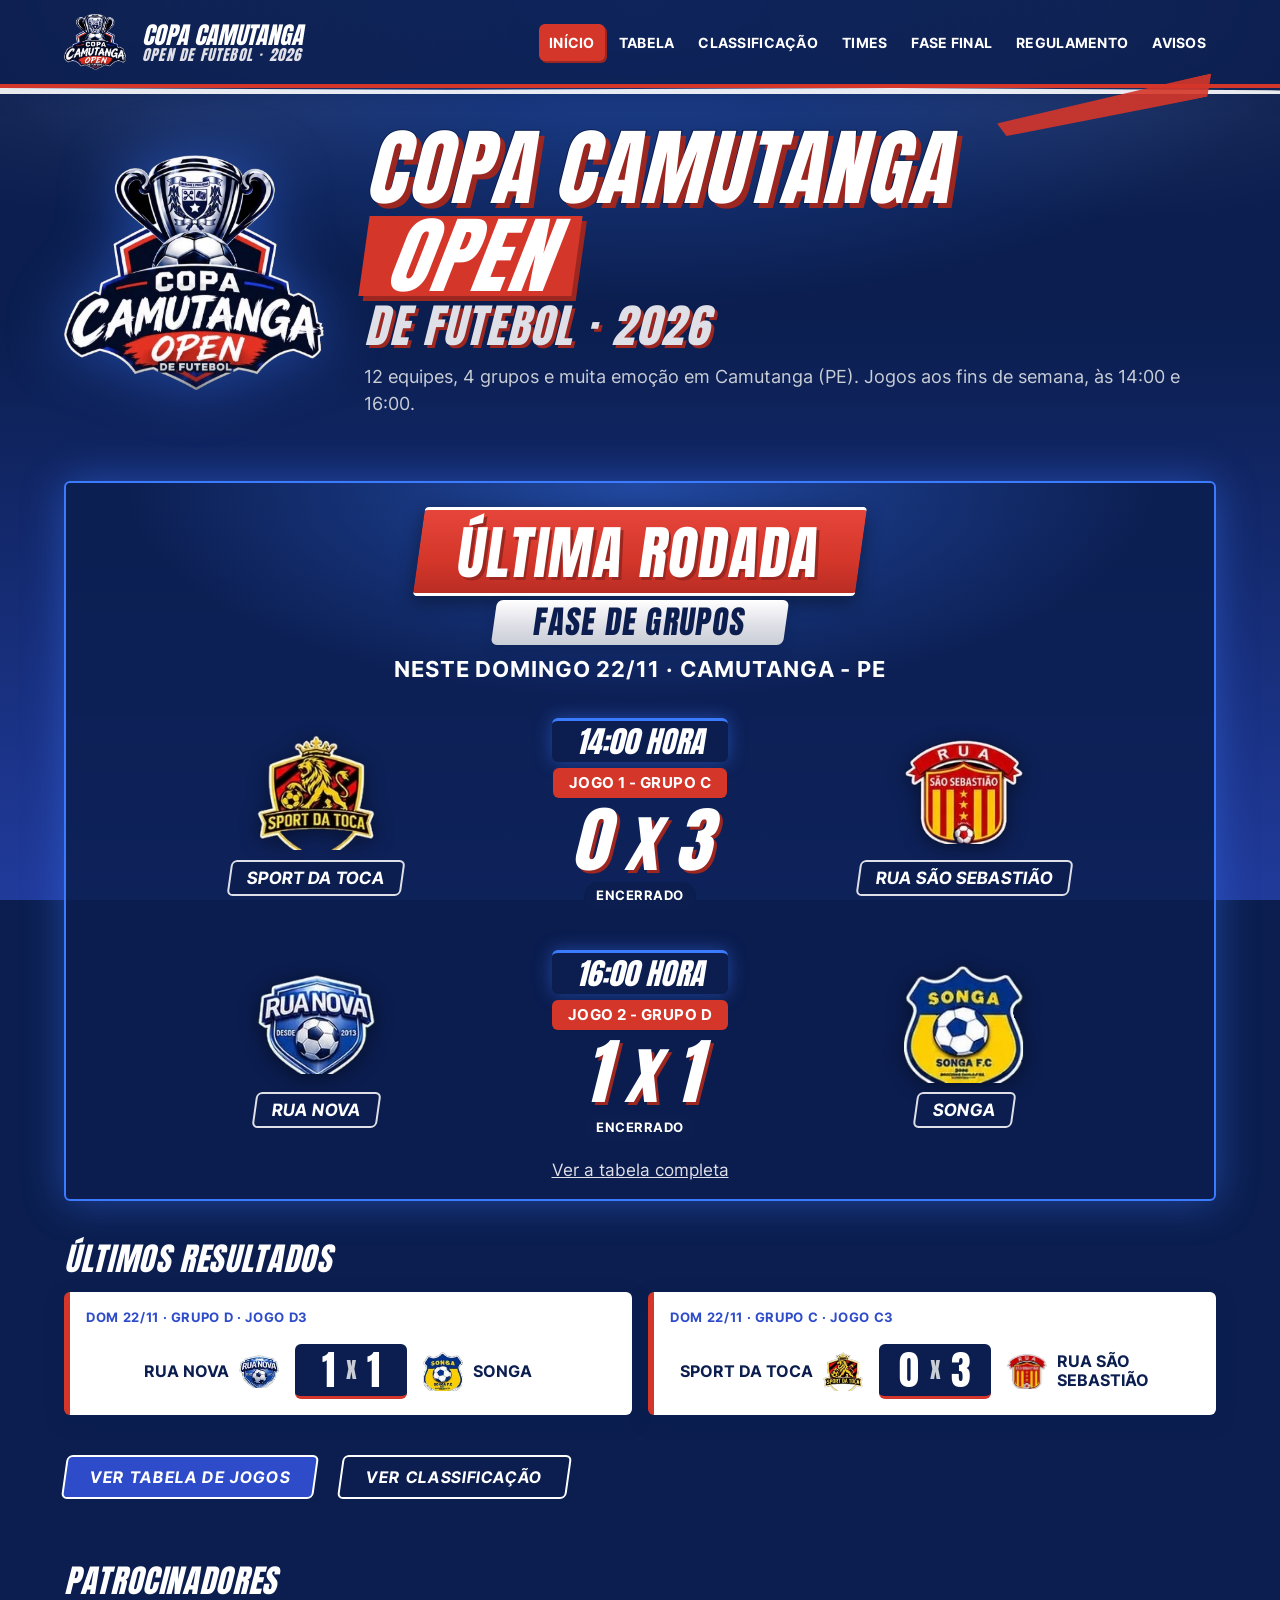
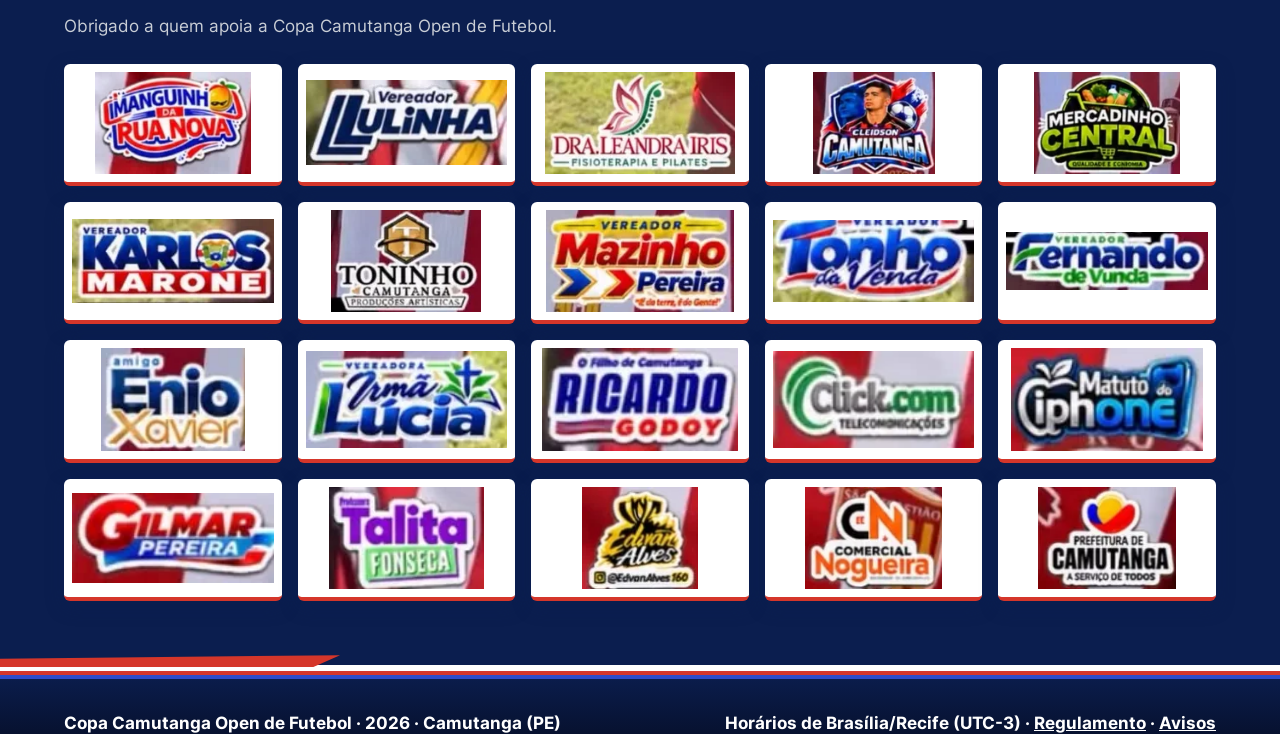
==== commit 440f9763: "Publicação no GitHub Pages - Workflow .github/workflows/pages.yml publica só os arquivos do site   (" ====
--- a/index.html
+++ b/index.html
@@ -11,8 +11,8 @@
   <meta property="og:site_name" content="Copa Camutanga Open de Futebol">
   <meta property="og:title" content="Copa Camutanga Open de Futebol 2026 — Tabela, jogos e classificação">
   <meta property="og:description" content="Site oficial da Copa Camutanga Open de Futebol 2026: próximo jogo, contagem regressiva, resultados, tabela e classificação.">
-  <meta property="og:url" content="https://SEU-DOMINIO/">
-  <meta property="og:image" content="https://SEU-DOMINIO/img/og-image.jpg">
+  <meta property="og:url" content="https://rjsilva.github.io/copa-camutanga/">
+  <meta property="og:image" content="https://rjsilva.github.io/copa-camutanga/img/og-image.jpg">
   <meta property="og:image:width" content="1200">
   <meta property="og:image:height" content="630">
   <meta property="og:image:alt" content="Copa Camutanga Open de Futebol 2026">
--- a/css/estilo.css
+++ b/css/estilo.css
@@ -30,19 +30,19 @@
 /* ---------------------------------------------------------------- tokens */
 :root {
   --azul-marinho: #0B1E4F;
-  --azul-royal: #1F4FD1;
+  --azul-royal: #2E4CCA;
   --azul-eletrico: #3B7BFF;
-  --vermelho: #D62828;
-  --vermelho-escuro: #9E1B1B;
-  --ouro: #FFD23F;
+  --vermelho: #D5362A;
+  --vermelho-escuro: #9C2721;
+  --prata-clara: #DFDFE7; /* cromado do troféu no logo */
   --branco: #FFFFFF;
   --prata: #C9CED6;
-  --gramado: #2E7D32;
+  --gramado: #2E7D32; /* só para selo de time com cor "gramado" */
+  --azul-noite: #050C22; /* azul mais escuro do logo */
   --azul-marinho-translucido: rgb(11 30 79 / 0.85);
   --azul-marinho-sombra: rgb(11 30 79 / 0.45);
   --branco-suave: rgb(255 255 255 / 0.08);
   --branco-linha: rgb(255 255 255 / 0.18);
-  --gramado-escuro: rgb(0 0 0 / 0.14);
   --luz-refletor: rgb(59 123 255 / 0.45);
   --luz-refletor-fraca: rgb(255 255 255 / 0.10);
 
@@ -89,11 +89,11 @@
 html { -webkit-text-size-adjust: 100%; text-size-adjust: 100%; }
 .bloco-classificacao { overflow-x: auto; -webkit-overflow-scrolling: touch; }
 
-a { color: var(--ouro); }
+a { color: var(--prata-clara); }
 a:hover { color: var(--branco); }
 
 :focus-visible {
-  outline: 3px solid var(--ouro);
+  outline: 3px solid var(--prata-clara);
   outline-offset: 3px;
 }
 
@@ -118,7 +118,7 @@
   top: -60px;
   z-index: 100;
   padding: var(--espaco-2) var(--espaco-3);
-  background: var(--ouro);
+  background: var(--branco);
   color: var(--azul-marinho);
   font-weight: 700;
   border-radius: var(--raio);
@@ -168,7 +168,7 @@
 .faixa-rodada {
   margin: var(--espaco-5) 0 var(--espaco-3);
   font-size: 34px;
-  color: var(--ouro);
+  color: var(--branco);
   transform: skewX(var(--inclinacao));
 }
 .faixa-data {
@@ -220,7 +220,7 @@
 .marca-texto small {
   display: block;
   font-size: 15px;
-  color: var(--ouro);
+  color: var(--prata-clara);
   letter-spacing: 0.08em;
 }
 .menu ul {
@@ -265,7 +265,8 @@
 .noscript {
   margin: var(--espaco-4) 0;
   padding: var(--espaco-3);
-  background: var(--ouro);
+  background: var(--branco);
+  border-left: 6px solid var(--vermelho);
   color: var(--azul-marinho);
   font-weight: 700;
   border-radius: var(--raio);
@@ -273,7 +274,8 @@
 .faixa-dados {
   margin: var(--espaco-4) 0 0;
   padding: var(--espaco-3) var(--espaco-4);
-  background: var(--ouro);
+  background: var(--branco);
+  border-left: 6px solid var(--vermelho);
   color: var(--azul-marinho);
   font-weight: 700;
   border-radius: var(--raio);
@@ -381,7 +383,7 @@
   border-radius: var(--raio);
 }
 .lj-placar.vazio { background: transparent; color: var(--azul-marinho); font-size: 26px; }
-.lj-placar small { display: block; font: 700 12px/1.3 var(--fonte-texto); color: var(--ouro); }
+.lj-placar small { display: block; font: 700 12px/1.3 var(--fonte-texto); color: var(--prata-clara); }
 .lj-info {
   display: flex;
   flex-wrap: wrap;
@@ -425,10 +427,10 @@
 @keyframes piscar { 50% { opacity: 0.2; } }
 
 .linha-jogo:target .lj-card,
-.linha-jogo.destacado .lj-card { box-shadow: inset 0 0 0 4px var(--ouro); }
+.linha-jogo.destacado .lj-card { box-shadow: inset 0 0 0 4px var(--azul-royal); }
 .linha-jogo:target,
 .linha-jogo.destacado { animation: destacar 1.6s ease-out 1; }
-.linha-jogo:focus { outline: 3px solid var(--ouro); outline-offset: 4px; }
+.linha-jogo:focus { outline: 3px solid var(--prata-clara); outline-offset: 4px; }
 @keyframes destacar {
   0% { transform: scale(1.03); }
   100% { transform: scale(1); }
@@ -475,7 +477,7 @@
   padding: var(--espaco-3) var(--espaco-4);
   background: var(--azul-marinho);
   color: var(--branco);
-  border: 2px solid var(--ouro);
+  border: 2px solid var(--prata-clara);
   border-radius: var(--raio);
   box-shadow: var(--sombra);
   font-weight: 700;
@@ -489,7 +491,7 @@
   font: 400 14px var(--fonte-texto);
   color: var(--azul-marinho);
   background: var(--branco);
-  border: 2px solid var(--ouro);
+  border: 2px solid var(--prata-clara);
   border-radius: var(--raio);
 }
 
@@ -523,7 +525,7 @@
   border: 2px solid var(--prata);
   border-radius: var(--raio);
 }
-.filtros select:focus-visible { border-color: var(--ouro); }
+.filtros select:focus-visible { border-color: var(--azul-royal); }
 .filtros .acoes { display: flex; gap: var(--espaco-3); margin-left: auto; }
 .filtros button {
   padding: 10px var(--espaco-3);
@@ -572,14 +574,14 @@
   display: inline-block;
   margin: var(--espaco-2) 0;
   padding: 0 var(--espaco-4);
-  color: var(--ouro);
+  color: var(--branco);
   background: var(--vermelho);
   transform: skewX(var(--inclinacao));
   -webkit-text-stroke: 0;
   text-shadow: none;
   box-shadow: 5px 5px 0 var(--vermelho-escuro);
 }
-.hero h1 .linha-menor { display: block; font-size: 46px; color: var(--ouro); text-shadow: 3px 3px 0 var(--vermelho-escuro); }
+.hero h1 .linha-menor { display: block; font-size: 46px; color: var(--prata-clara); text-shadow: 3px 3px 0 var(--vermelho-escuro); }
 .hero p { margin: var(--espaco-3) 0 0; color: var(--prata); font-size: 18px; }
 
 #destaque { min-height: 380px; } /* reserva espaço: evita deslocamento de layout */
@@ -600,11 +602,10 @@
   font-style: italic;
   font-size: 28px;
   text-transform: uppercase;
-  color: var(--ouro);
+  color: var(--branco);
   background: var(--vermelho);
   transform: skewX(var(--inclinacao));
 }
-.destaque-rotulo.ao-vivo { color: var(--branco); }
 .destaque-info { margin: 0 0 var(--espaco-3); font-weight: 700; color: var(--prata); text-transform: uppercase; letter-spacing: 0.05em; }
 .destaque-confronto {
   display: grid;
@@ -620,7 +621,7 @@
 .destaque-mensagem { margin: 0; font-family: var(--fonte-titulo); font-style: italic; text-transform: uppercase; font-size: 40px; line-height: 1.1; }
 .destaque-confronto .lado { display: flex; align-items: center; gap: var(--espaco-3); }
 .destaque-confronto .lado:first-child { justify-content: flex-end; text-align: right; }
-.destaque-confronto .versus { color: var(--ouro); font-size: 32px; }
+.destaque-confronto .versus { color: var(--prata-clara); font-size: 32px; }
 .destaque-confronto .pendente { color: var(--prata); }
 .contador {
   display: flex;
@@ -635,19 +636,20 @@
   padding: var(--espaco-2) var(--espaco-3);
   text-align: center;
   background: var(--azul-marinho);
-  border: 2px solid var(--ouro);
-  border-radius: var(--raio);
-}
-.contador strong { display: block; font: 400 52px/1 var(--fonte-titulo); color: var(--ouro); }
+  border: 2px solid var(--vermelho);
+  border-radius: var(--raio);
+}
+.contador strong { display: block; font: 400 52px/1 var(--fonte-titulo); color: var(--branco); }
 .contador span { font-size: 13px; font-weight: 700; text-transform: uppercase; letter-spacing: 0.06em; color: var(--branco); }
 .destaque-legenda { margin: var(--espaco-2) 0 0; text-align: center; color: var(--prata); }
 .destaque-seguinte { margin-top: var(--espaco-4); padding-top: var(--espaco-3); border-top: 1px solid var(--branco-linha); }
-.destaque-seguinte h3 { font-size: 20px; color: var(--ouro); margin-bottom: var(--espaco-2); font-style: italic; }
+.destaque-seguinte h3 { font-size: 20px; color: var(--prata-clara); margin-bottom: var(--espaco-2); font-style: italic; }
 .campeao {
   text-align: center;
   padding: var(--espaco-5);
   color: var(--azul-marinho);
-  background: var(--ouro);
+  background: var(--branco);
+  border-bottom: 8px solid var(--vermelho);
   border-radius: var(--raio);
   box-shadow: 0 0 50px var(--luz-refletor);
 }
@@ -672,12 +674,144 @@
   border-radius: var(--raio);
   font-weight: 700;
   text-transform: uppercase;
-}
+  text-decoration: none;
+  box-shadow: var(--sombra);
+}
+.card-resultado:hover { color: var(--azul-marinho); box-shadow: 0 0 0 3px var(--azul-eletrico), var(--sombra); }
 .card-resultado .cr-meta { grid-column: 1 / -1; font-size: 13px; color: var(--azul-royal); letter-spacing: 0.05em; }
-.card-resultado .cr-time:first-of-type { text-align: right; }
-.card-resultado .cr-placar { font-family: var(--fonte-titulo); font-size: 26px; padding: 0 12px; background: var(--azul-marinho); color: var(--branco); border-radius: var(--raio); }
+.card-resultado .cr-time { display: flex; align-items: center; gap: 10px; min-width: 0; font-size: 16px; line-height: 1.2; }
+.card-resultado .cr-mandante { justify-content: flex-end; text-align: right; }
+.card-resultado .cr-visitante { justify-content: flex-start; }
+.card-resultado .cr-placar {
+  display: flex;
+  flex-wrap: wrap;
+  align-items: center;
+  justify-content: center;
+  gap: 0 10px;
+  min-width: 112px;
+  padding: 6px 14px;
+  font-family: var(--fonte-titulo);
+  font-weight: 400;
+  color: var(--branco);
+  background: var(--azul-marinho);
+  border-bottom: 3px solid var(--vermelho);
+  border-radius: var(--raio);
+}
+.card-resultado .cr-gols { font-size: 40px; line-height: 1; letter-spacing: 0.02em; }
+.card-resultado .cr-x { font-size: 22px; line-height: 1; color: var(--prata); }
+.card-resultado .cr-placar small { flex-basis: 100%; text-align: center; font: 700 11px/1.3 var(--fonte-texto); color: var(--prata-clara); }
 
 .atalhos { display: flex; gap: var(--espaco-4); margin-top: var(--espaco-5); }
+
+/* rodada em destaque (estilo da arte oficial) */
+.destaque-rodada {
+  position: relative;
+  padding: var(--espaco-4) var(--espaco-4) var(--espaco-3);
+  text-align: center;
+  background:
+    radial-gradient(ellipse 60% 40% at 50% 0%, var(--luz-refletor), transparent 75%),
+    var(--azul-marinho-translucido);
+  border: 2px solid var(--azul-eletrico);
+  border-radius: var(--raio);
+  box-shadow: 0 0 40px var(--luz-refletor);
+}
+.dr-cabecalho { display: flex; flex-direction: column; align-items: center; gap: var(--espaco-2); margin-bottom: var(--espaco-4); }
+.dr-cabecalho p { margin: 0; }
+.dr-titulo {
+  padding: 10px var(--espaco-5) 6px;
+  font: normal 400 58px/1.15 var(--fonte-titulo);
+  letter-spacing: 0.03em;
+  text-transform: uppercase;
+  color: var(--branco);
+  text-shadow: 3px 3px 0 var(--vermelho-escuro);
+  background: linear-gradient(180deg, #E5453A 0%, var(--vermelho) 60%, #B92D24 100%);
+  border-top: 3px solid var(--branco);
+  border-bottom: 3px solid var(--branco);
+  border-radius: 4px;
+  box-shadow: 0 6px 18px rgb(0 0 0 / 0.4);
+  transform: skewX(var(--inclinacao));
+}
+.dr-subtitulo {
+  margin-top: calc(-1 * var(--espaco-1)) !important;
+  padding: 4px var(--espaco-5);
+  font: normal 400 32px/1.15 var(--fonte-titulo);
+  letter-spacing: 0.04em;
+  text-transform: uppercase;
+  color: var(--azul-marinho);
+  background: linear-gradient(180deg, var(--branco) 0%, var(--prata-clara) 55%, var(--prata) 100%);
+  border-radius: var(--raio);
+  box-shadow: 0 4px 12px var(--azul-marinho-sombra);
+  transform: skewX(var(--inclinacao));
+}
+.dr-texto { font-weight: 700; font-size: 22px; text-transform: uppercase; letter-spacing: 0.04em; color: var(--branco); }
+
+.dr-jogos { display: flex; flex-direction: column; gap: var(--espaco-4); margin: 0; padding: 0; list-style: none; }
+.dr-link {
+  display: grid;
+  grid-template-columns: 1fr minmax(180px, auto) 1fr;
+  align-items: center;
+  gap: var(--espaco-3);
+  padding: var(--espaco-2);
+  color: var(--branco);
+  text-decoration: none;
+  border-radius: var(--raio);
+}
+.dr-link:hover { color: var(--branco); background: var(--branco-suave); }
+.dr-time { display: flex; flex-direction: column; align-items: center; gap: var(--espaco-2); min-width: 0; }
+.dr-time .escudo, .dr-time .selo-time { width: 120px; height: 120px; filter: drop-shadow(0 4px 10px rgb(0 0 0 / 0.45)); }
+.dr-escudo-vazio {
+  display: flex; align-items: center; justify-content: center;
+  width: 120px; height: 120px;
+  font: italic 400 56px/1 var(--fonte-titulo);
+  color: var(--prata);
+  border: 3px dashed var(--prata);
+  border-radius: 50%;
+}
+.dr-nome {
+  max-width: 100%;
+  padding: 6px var(--espaco-3);
+  font-weight: 700;
+  font-size: 17px;
+  line-height: 1.2;
+  text-transform: uppercase;
+  color: var(--branco);
+  background: var(--azul-marinho);
+  border: 2px solid var(--prata-clara);
+  border-radius: var(--raio);
+  transform: skewX(var(--inclinacao));
+}
+.dr-centro { display: flex; flex-direction: column; align-items: center; gap: 6px; }
+.dr-hora {
+  padding: 4px var(--espaco-4);
+  font: italic 400 30px/1.1 var(--fonte-titulo);
+  text-transform: uppercase;
+  color: var(--branco);
+  background: var(--azul-marinho);
+  border-top: 3px solid var(--azul-eletrico);
+  border-radius: var(--raio);
+  box-shadow: 0 0 18px var(--luz-refletor);
+}
+.dr-rotulo {
+  padding: 4px var(--espaco-3);
+  font-weight: 700;
+  font-size: 15px;
+  text-transform: uppercase;
+  letter-spacing: 0.03em;
+  color: var(--branco);
+  background: var(--vermelho);
+  border-radius: var(--raio);
+}
+.dr-x {
+  padding: 0 0.12em;
+  font: normal 400 104px/1 var(--fonte-titulo);
+  color: var(--prata-clara);
+  background: linear-gradient(180deg, var(--branco) 0%, var(--prata-clara) 45%, #8E93A3 55%, var(--prata-clara) 100%);
+  -webkit-background-clip: text;
+  background-clip: text;
+  -webkit-text-fill-color: transparent;
+  filter: drop-shadow(3px 4px 0 rgb(0 0 0 / 0.5));
+}
+.dr-placar { font: italic 400 72px/1 var(--fonte-titulo); color: var(--branco); text-shadow: 3px 3px 0 var(--vermelho-escuro); }
 
 /* ---------------------------------------------------------------- patrocinadores */
 .patrocinadores { margin-top: var(--espaco-6); }
@@ -729,7 +863,7 @@
   font-style: italic;
   font-size: 28px;
   text-transform: uppercase;
-  color: var(--ouro);
+  color: var(--branco);
   background: var(--vermelho);
   caption-side: top;
 }
@@ -752,8 +886,8 @@
 .tabela-classificacao .celula-time a { color: var(--azul-marinho); text-decoration: none; }
 .tabela-classificacao .celula-time a:hover { text-decoration: underline; }
 .tabela-classificacao .pts { font-weight: 700; font-size: 18px; }
-.tabela-classificacao .zona td:first-child { box-shadow: inset 6px 0 0 var(--ouro); font-weight: 700; }
-.nota-sorteio { margin: var(--espaco-2) 0 0; font-size: 14px; color: var(--ouro); font-weight: 700; }
+.tabela-classificacao .zona td:first-child { box-shadow: inset 6px 0 0 var(--vermelho); font-weight: 700; }
+.nota-sorteio { margin: var(--espaco-2) 0 0; font-size: 14px; color: var(--prata-clara); font-weight: 700; }
 .legenda { margin-top: var(--espaco-4); font-size: 14px; color: var(--prata); }
 
 /* ---------------------------------------------------------------- times */
@@ -828,7 +962,7 @@
   padding: 4px var(--espaco-3);
   font-size: 28px;
   font-style: italic;
-  color: var(--ouro);
+  color: var(--branco);
   background: var(--vermelho);
   transform: skewX(var(--inclinacao));
 }
@@ -883,25 +1017,25 @@
   padding: 4px var(--espaco-3);
   font-size: 28px;
   font-style: italic;
-  color: var(--ouro);
+  color: var(--branco);
   background: var(--vermelho);
   transform: skewX(var(--inclinacao));
 }
 .texto-corrido p, .texto-corrido li { color: var(--branco); }
-.texto-corrido strong { color: var(--ouro); }
+.texto-corrido strong { color: var(--prata-clara); }
 .texto-corrido table { border-collapse: collapse; background: var(--branco); color: var(--azul-marinho); border-radius: var(--raio); overflow: hidden; }
 .texto-corrido th, .texto-corrido td { padding: 8px 16px; border-top: 1px solid var(--prata); text-align: left; }
 .texto-corrido thead th { background: var(--azul-royal); color: var(--branco); }
 
-/* ---------------------------------------------------------------- rodapé (gramado) */
+/* ---------------------------------------------------------------- rodapé (cores do logo) */
 .rodape {
   position: relative;
   margin-top: auto;
   padding: var(--espaco-5) 0 var(--espaco-4);
   color: var(--branco);
-  background-color: var(--gramado);
-  background-image: repeating-linear-gradient(90deg, transparent 0 60px, var(--gramado-escuro) 60px 120px);
+  background: linear-gradient(180deg, var(--azul-marinho) 0%, var(--azul-noite) 100%);
   border-top: 6px solid var(--branco);
+  box-shadow: inset 0 4px 0 var(--vermelho), inset 0 8px 0 var(--azul-royal);
 }
 .rodape::before { /* pincelada vermelha */
   content: "";
@@ -984,6 +1118,18 @@
   .destaque-confronto .lado .escudo, .destaque-confronto .lado .selo-time { width: 44px !important; height: 44px !important; }
   .destaque-confronto .versus { font-size: 22px; }
   .destaque-mensagem { font-size: 26px; }
+  .destaque-rodada { padding: var(--espaco-3) 10px; }
+  .dr-titulo { font-size: 36px; padding: 6px var(--espaco-4) 4px; text-shadow: 2px 2px 0 var(--vermelho-escuro); }
+  .dr-subtitulo { font-size: 20px; padding: 2px var(--espaco-3); }
+  .dr-texto { font-size: 15px; }
+  .dr-jogos { gap: var(--espaco-3); }
+  .dr-link { grid-template-columns: 1fr auto 1fr; gap: 6px; padding: 4px; }
+  .dr-time .escudo, .dr-time .selo-time, .dr-escudo-vazio { width: 76px !important; height: 76px !important; }
+  .dr-nome { font-size: 12px; padding: 4px 8px; }
+  .dr-hora { font-size: 19px; padding: 3px 10px; }
+  .dr-rotulo { font-size: 11px; padding: 3px 8px; }
+  .dr-x { font-size: 64px; }
+  .dr-placar { font-size: 44px; }
   .contador { gap: var(--espaco-2); }
   .contador li { min-width: 0; flex: 1; padding: var(--espaco-2) 4px; }
   .contador strong { font-size: 34px; }
@@ -992,6 +1138,11 @@
   .campeao .nome { font-size: 40px; }
 
   .grade-resultados { grid-template-columns: 1fr; }
+  .card-resultado { gap: 8px; padding: 12px 10px; }
+  .card-resultado .cr-time { flex-direction: column; gap: 6px; font-size: 13px; text-align: center; }
+  .card-resultado .cr-mandante { flex-direction: column-reverse; justify-content: flex-end; text-align: center; }
+  .card-resultado .cr-placar { min-width: 92px; padding: 4px 10px; }
+  .card-resultado .cr-gols { font-size: 34px; }
   .atalhos { flex-direction: column; align-items: stretch; gap: var(--espaco-3); }
   .atalhos .botao { justify-content: center; }
   .grade-patrocinadores { grid-template-columns: repeat(2, 1fr); gap: 12px; }
@@ -1061,9 +1212,9 @@
 /* ---------------------------------------------------------------- página de testes */
 .pagina-testes { padding: var(--espaco-4); }
 .pagina-testes .resumo { padding: var(--espaco-3) var(--espaco-4); font-size: 22px; font-weight: 700; border-radius: var(--raio); }
-.pagina-testes .resumo.ok { background: var(--gramado); color: var(--branco); }
+.pagina-testes .resumo.ok { background: var(--azul-royal); color: var(--branco); }
 .pagina-testes .resumo.falha { background: var(--vermelho); color: var(--branco); }
 .pagina-testes ul { list-style: none; padding: 0; }
 .pagina-testes li { padding: 6px 0; border-bottom: 1px solid var(--branco-linha); }
-.pagina-testes li.falha { color: var(--ouro); }
+.pagina-testes li.falha { color: #FFB4AB; }
 .pagina-testes pre { white-space: pre-wrap; margin: 4px 0 0 28px; color: var(--branco); background: var(--vermelho-escuro); padding: var(--espaco-2); border-radius: var(--raio); }
